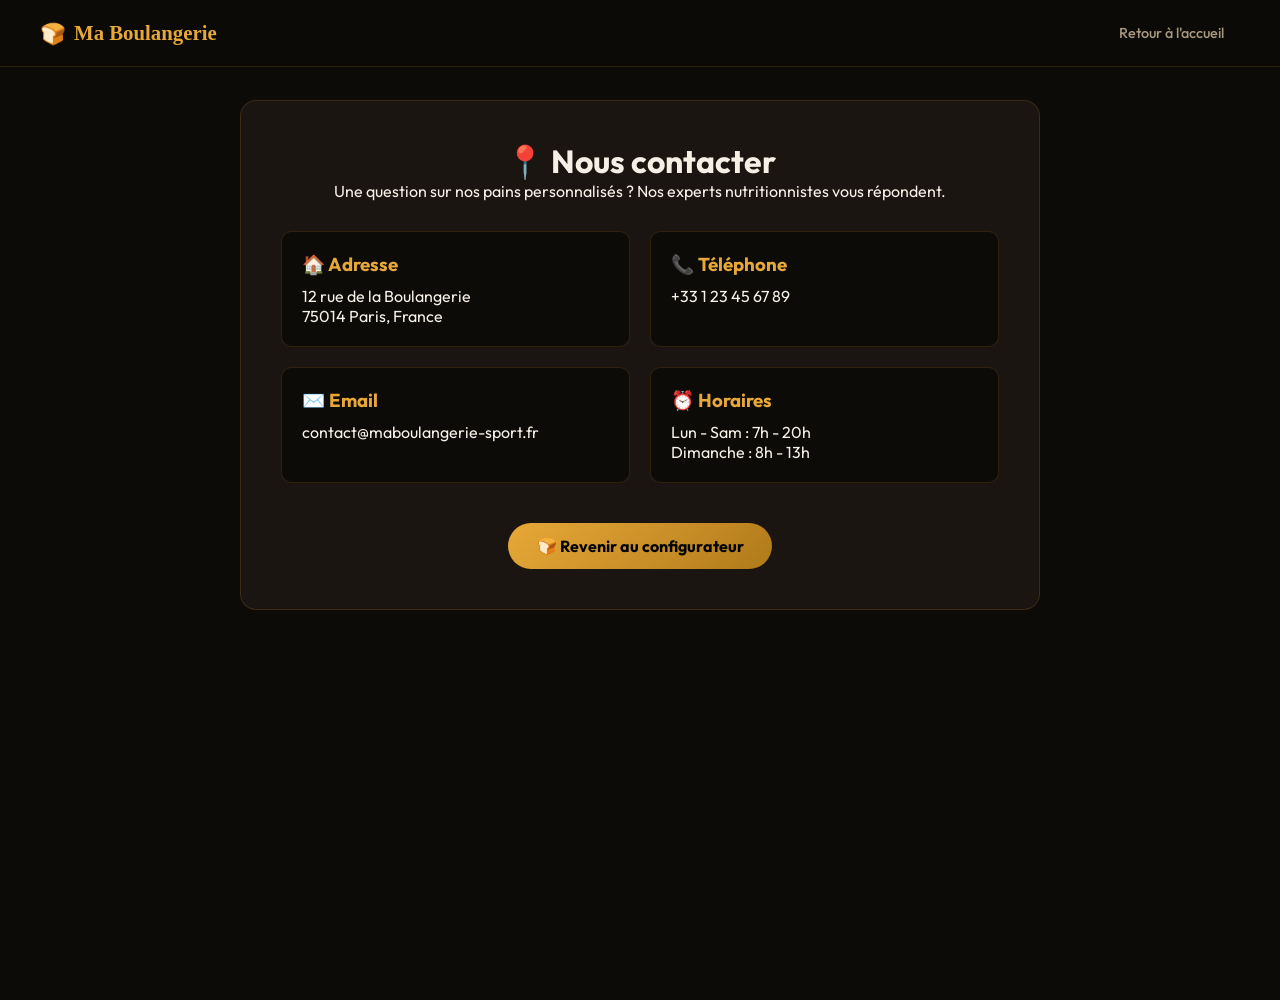
==== contact.html @ 8d526d6d "Add files via upload" ====
<!DOCTYPE html>
<html lang="fr">
<head>
  <meta charset="UTF-8" />
  <meta name="viewport" content="width=device-width, initial-scale=1.0" />
  <title>Contact — Ma Boulangerie Connectée</title>
  <link rel="preconnect" href="https://fonts.googleapis.com" />
  <link href="https://fonts.googleapis.com/css2?family=Outfit:wght@300;400;500;600;700;800&display=swap" rel="stylesheet" />
  <link rel="stylesheet" href="style.css" />
  <style>
    .contact-container {
      max-width: 800px;
      margin: 100px auto;
      padding: 40px;
      background: var(--bg-card);
      border: 1px solid var(--border);
      border-radius: var(--radius);
      text-align: center;
    }
    .contact-info {
      display: grid;
      grid-template-columns: 1fr 1fr;
      gap: 20px;
      margin-top: 30px;
      text-align: left;
    }
    .info-card {
      padding: 20px;
      background: var(--bg-dark);
      border-radius: var(--radius-sm);
      border: 1px solid var(--border);
    }
    .info-card h3 { color: var(--accent); margin-bottom: 10px; }
  </style>
</head>
<body>

  <nav class="navbar">
    <div class="nav-logo" onclick="window.location.href='index.html'">🍞 <span>Ma Boulangerie</span></div>
    <div class="nav-links">
      <a href="index.html" class="nav-link">Retour à l'accueil</a>
    </div>
  </nav>

  <div class="contact-container">
    <h1>📍 Nous contacter</h1>
    <p>Une question sur nos pains personnalisés ? Nos experts nutritionnistes vous répondent.</p>

    <div class="contact-info">
      <div class="info-card">
        <h3>🏠 Adresse</h3>
        <p>12 rue de la Boulangerie<br/>75014 Paris, France</p>
      </div>
      <div class="info-card">
        <h3>📞 Téléphone</h3>
        <p>+33 1 23 45 67 89</p>
      </div>
      <div class="info-card">
        <h3>✉️ Email</h3>
        <p>contact@maboulangerie-sport.fr</p>
      </div>
      <div class="info-card">
        <h3>⏰ Horaires</h3>
        <p>Lun - Sam : 7h - 20h<br/>Dimanche : 8h - 13h</p>
      </div>
    </div>

    <div style="margin-top: 40px;">
        <button class="btn-primary" onclick="window.location.href='index.html#configurateur'">🍞 Revenir au configurateur</button>
    </div>
  </div>

</body>
</html>
---- style.css ----
/* ========================================
   MA BOULANGERIE CONNECTÉE — PREMIUM CSS
   ======================================== */

:root {
  --bg-dark: #0d0b08;
  --bg-card: #1a1510;
  --bg-card2: #211c14;
  --accent: #e8a838;
  --accent-light: #f5c96a;
  --accent-dark: #b07a1a;
  --green: #4caf7d;
  --red: #e85c5c;
  --text-primary: #f5efe6;
  --text-secondary: #a89880;
  --text-muted: #6b5c48;
  --border: rgba(232, 168, 56, 0.15);
  --glass: rgba(255,255,255,0.04);
  --shadow: 0 8px 32px rgba(0,0,0,0.4);
  --radius: 16px;
  --radius-sm: 10px;
  --transition: all 0.3s cubic-bezier(0.4, 0, 0.2, 1);
}

body.light-mode {
  --bg-dark: #fcfaf7;
  --bg-card: #ffffff;
  --bg-card2: #f5f0e6;
  --accent: #b07a1a;
  --accent-light: #e8a838;
  --accent-dark: #7a5410;
  --text-primary: #2d2418;
  --text-secondary: #6b5c48;
  --text-muted: #a89880;
  --border: rgba(176, 122, 26, 0.1);
  --glass: rgba(176, 122, 26, 0.05);
  --shadow: 0 8px 24px rgba(45,36,24,0.1);
}

* { margin: 0; padding: 0; box-sizing: border-box; }

html { scroll-behavior: smooth; }

body {
  font-family: 'Outfit', sans-serif;
  background-color: var(--bg-dark);
  color: var(--text-primary);
  min-height: 100vh;
  overflow-x: hidden;
}

/* ==============================
   NAVIGATION
============================== */
.navbar {
  position: fixed;
  top: 0; left: 0; right: 0;
  z-index: 1000;
  display: flex;
  align-items: center;
  justify-content: space-between;
  padding: 1rem 2.5rem;
  background: rgba(13,11,8,0.85);
  backdrop-filter: blur(20px);
  border-bottom: 1px solid var(--border);
  transition: var(--transition);
}

.nav-logo {
  font-size: 1.3rem;
  font-weight: 700;
  color: var(--accent);
  display: flex;
  align-items: center;
  gap: 0.5rem;
  cursor: pointer;
}
.nav-logo span { font-family: 'Playfair Display', serif; }

.nav-links { display: flex; gap: 0.25rem; }

.nav-link {
  color: var(--text-secondary);
  text-decoration: none;
  padding: 0.5rem 1rem;
  border-radius: 8px;
  font-weight: 500;
  font-size: 0.9rem;
  transition: var(--transition);
}
.nav-link:hover, .nav-link.active {
  color: var(--text-primary);
  background: var(--glass);
}

.nav-cta {
  background: linear-gradient(135deg, var(--accent), var(--accent-dark));
  color: #000;
  border: none;
  padding: 0.6rem 1.4rem;
  border-radius: 50px;
  font-weight: 700;
  font-size: 0.9rem;
  cursor: pointer;
  transition: var(--transition);
}
.nav-cta:hover {
  transform: translateY(-2px);
  box-shadow: 0 8px 24px rgba(232,168,56,0.4);
}

.hamburger {
  display: none;
  background: none;
  border: none;
  color: var(--text-primary);
  font-size: 1.5rem;
  cursor: pointer;
}

.mobile-menu {
  display: none;
  position: fixed;
  top: 70px; left: 0; right: 0;
  z-index: 999;
  background: var(--bg-card);
  border-bottom: 1px solid var(--border);
  padding: 1rem;
  flex-direction: column;
  gap: 0.5rem;
}
.mobile-menu a {
  color: var(--text-primary);
  text-decoration: none;
  padding: 0.75rem 1rem;
  border-radius: 8px;
  font-weight: 500;
  transition: var(--transition);
}
.mobile-menu a:hover { background: var(--glass); }
.mobile-menu.open { display: flex; }

/* ==============================
   PAGE SYSTEM
============================== */
.page { 
  display: none; 
  padding-top: 72px;
  opacity: 0;
  transform: translateY(10px);
  transition: opacity 0.4s ease, transform 0.4s ease;
}

.page.active { 
  display: block; 
  opacity: 1;
  transform: translateY(0);
}

.theme-toggle {
  background: var(--glass);
  border: 1px solid var(--border);
  color: var(--text-primary);
  width: 40px; height: 40px;
  border-radius: 50%;
  display: flex;
  align-items: center;
  justify-content: center;
  cursor: pointer;
  font-size: 1.1rem;
  transition: var(--transition);
  margin-right: 0.5rem;
}
.theme-toggle:hover {
  background: var(--border);
  transform: rotate(15deg);
}

/* ==============================
   BUTTONS
============================== */
.btn-primary {
  background: linear-gradient(135deg, var(--accent), var(--accent-dark));
  color: #000;
  border: none;
  padding: 0.8rem 1.8rem;
  border-radius: 50px;
  font-weight: 700;
  font-size: 1rem;
  font-family: 'Outfit', sans-serif;
  cursor: pointer;
  transition: var(--transition);
  display: inline-flex;
  align-items: center;
  gap: 0.5rem;
}
.btn-primary:hover {
  transform: translateY(-3px);
  box-shadow: 0 12px 32px rgba(232,168,56,0.45);
}
.btn-primary.large { padding: 1rem 2.5rem; font-size: 1.1rem; }
.btn-primary.full-width { width: 100%; justify-content: center; }

.btn-secondary {
  background: transparent;
  color: var(--text-secondary);
  border: 1px solid var(--border);
  padding: 0.8rem 1.8rem;
  border-radius: 50px;
  font-weight: 600;
  font-size: 1rem;
  font-family: 'Outfit', sans-serif;
  cursor: pointer;
  transition: var(--transition);
}
.btn-secondary:hover {
  color: var(--text-primary);
  border-color: var(--accent);
  background: rgba(232,168,56,0.05);
}

/* ==============================
   HERO
============================== */
.hero {
  min-height: calc(100vh - 72px);
  display: flex;
  align-items: center;
  justify-content: space-between;
  padding: 4rem 4rem 2rem;
  position: relative;
  overflow: hidden;
}

.hero::before {
  content: '';
  position: absolute;
  top: -50%; left: -20%;
  width: 80%; height: 200%;
  background: radial-gradient(ellipse, rgba(232,168,56,0.06) 0%, transparent 70%);
  pointer-events: none;
}

.hero-content { max-width: 600px; z-index: 1; }

.hero-badge {
  display: inline-flex;
  align-items: center;
  gap: 0.5rem;
  background: rgba(232,168,56,0.1);
  border: 1px solid rgba(232,168,56,0.25);
  color: var(--accent);
  padding: 0.4rem 1rem;
  border-radius: 50px;
  font-size: 0.85rem;
  font-weight: 600;
  margin-bottom: 1.5rem;
  animation: fadeInDown 0.6s ease;
}

.hero-title {
  font-family: 'Playfair Display', serif;
  font-size: clamp(2.5rem, 5vw, 4rem);
  font-weight: 700;
  line-height: 1.1;
  margin-bottom: 1.25rem;
  animation: fadeInDown 0.7s ease;
}

.gradient-text {
  background: linear-gradient(135deg, var(--accent), var(--accent-light));
  -webkit-background-clip: text;
  -webkit-text-fill-color: transparent;
  background-clip: text;
}

.hero-subtitle {
  color: var(--text-secondary);
  font-size: 1.1rem;
  line-height: 1.7;
  margin-bottom: 2rem;
  animation: fadeInDown 0.8s ease;
}

.hero-actions {
  display: flex;
  gap: 1rem;
  flex-wrap: wrap;
  margin-bottom: 3rem;
  animation: fadeInDown 0.9s ease;
}

.hero-stats {
  display: flex;
  gap: 2.5rem;
  animation: fadeInDown 1s ease;
}
.stat { display: flex; flex-direction: column; }
.stat-num {
  font-size: 1.8rem;
  font-weight: 800;
  color: var(--accent);
  line-height: 1;
}
.stat-label {
  font-size: 0.8rem;
  color: var(--text-muted);
  font-weight: 500;
}

.hero-image-container {
  position: relative;
  width: 400px;
  height: 400px;
  flex-shrink: 0;
  display: flex;
  align-items: center;
  justify-content: center;
}

.hero-image-glow {
  position: absolute;
  width: 300px; height: 300px;
  background: radial-gradient(circle, rgba(232,168,56,0.2), transparent 70%);
  border-radius: 50%;
  animation: pulse 3s ease-in-out infinite;
}

.bread-emoji-hero {
  font-size: 10rem;
  filter: drop-shadow(0 20px 40px rgba(232,168,56,0.3));
  animation: float 4s ease-in-out infinite;
  z-index: 1;
}

.floating-badge {
  position: absolute;
  background: var(--bg-card);
  border: 1px solid var(--border);
  color: var(--text-primary);
  padding: 0.5rem 1rem;
  border-radius: 50px;
  font-size: 0.8rem;
  font-weight: 600;
  white-space: nowrap;
  box-shadow: var(--shadow);
  backdrop-filter: blur(10px);
}
.badge-1 { top: 60px; right: -20px; animation: float 4s ease-in-out infinite 0.5s; }
.badge-2 { bottom: 80px; right: -30px; animation: float 4s ease-in-out infinite 1s; }
.badge-3 { bottom: 140px; left: -10px; animation: float 4s ease-in-out infinite 1.5s; }

/* ==============================
   FEATURES
============================== */
.features {
  padding: 5rem 4rem;
  background: var(--bg-card);
}

.section-title {
  font-family: 'Playfair Display', serif;
  font-size: clamp(1.8rem, 3vw, 2.5rem);
  text-align: center;
  margin-bottom: 3rem;
}

.features-grid {
  display: grid;
  grid-template-columns: repeat(auto-fit, minmax(240px, 1fr));
  gap: 1.5rem;
  max-width: 1100px;
  margin: 0 auto;
}

.feature-card {
  background: var(--bg-card2);
  border: 1px solid var(--border);
  border-radius: var(--radius);
  padding: 2rem;
  transition: var(--transition);
  position: relative;
  overflow: hidden;
}
.feature-card:hover {
  transform: translateY(-6px);
  border-color: var(--accent);
  box-shadow: 0 16px 40px rgba(232,168,56,0.15);
}
.feature-card::after {
  content: '';
  position: absolute;
  top: 0; right: 0;
  width: 100px; height: 100px;
  background: radial-gradient(circle, rgba(232,168,56,0.05) 0%, transparent 70%);
  pointer-events: none;
}

.feature-icon { font-size: 2.5rem; margin-bottom: 1rem; }
.feature-card h3 {
  font-size: 1.1rem;
  font-weight: 700;
  margin-bottom: 0.5rem;
  color: var(--text-primary);
}
.feature-card p { color: var(--text-secondary); font-size: 0.9rem; line-height: 1.6; }

/* ==============================
   HOW IT WORKS
============================== */
.how-it-works {
  padding: 5rem 4rem;
}

.steps {
  display: flex;
  align-items: center;
  justify-content: center;
  gap: 1rem;
  max-width: 900px;
  margin: 0 auto 3rem;
  flex-wrap: wrap;
}

.step {
  display: flex;
  align-items: center;
  gap: 1rem;
  background: var(--bg-card);
  border: 1px solid var(--border);
  border-radius: var(--radius);
  padding: 1.5rem 2rem;
  flex: 1;
  min-width: 200px;
}

.step-num {
  width: 44px; height: 44px;
  background: linear-gradient(135deg, var(--accent), var(--accent-dark));
  color: #000;
  font-weight: 800;
  font-size: 1.2rem;
  border-radius: 50%;
  display: flex;
  align-items: center;
  justify-content: center;
  flex-shrink: 0;
}

.step-content h3 { font-size: 0.95rem; font-weight: 700; margin-bottom: 0.25rem; }
.step-content p { font-size: 0.8rem; color: var(--text-secondary); line-height: 1.5; }

.step-arrow {
  color: var(--accent);
  font-size: 1.5rem;
  font-weight: 300;
  flex-shrink: 0;
}

.cta-center { text-align: center; }

/* ==============================
   CONFIGURATEUR
============================== */
.configurateur-layout {
  display: grid;
  grid-template-columns: 1fr 380px;
  gap: 2rem;
  padding: 2rem 2.5rem;
  max-width: 1300px;
  margin: 0 auto;
  min-height: calc(100vh - 72px);
}

.config-header {
  margin-bottom: 2rem;
}
.config-header h1 {
  font-family: 'Playfair Display', serif;
  font-size: 2rem;
  margin-bottom: 0.25rem;
}
.config-header p { color: var(--text-secondary); }

.config-section {
  margin-bottom: 2rem;
  padding-bottom: 2rem;
  border-bottom: 1px solid var(--border);
}

.config-section-title {
  font-size: 1rem;
  font-weight: 700;
  margin-bottom: 1rem;
  display: flex;
  align-items: center;
  gap: 0.75rem;
}

.step-badge {
  width: 26px; height: 26px;
  background: linear-gradient(135deg, var(--accent), var(--accent-dark));
  color: #000;
  border-radius: 50%;
  font-size: 0.8rem;
  font-weight: 800;
  display: inline-flex;
  align-items: center;
  justify-content: center;
  flex-shrink: 0;
}

.config-hint { color: var(--text-muted); font-size: 0.85rem; margin-bottom: 0.75rem; }

/* Option Cards */
.option-grid {
  display: grid;
  grid-template-columns: repeat(auto-fill, minmax(120px, 1fr));
  gap: 0.75rem;
}

.option-card {
  background: var(--bg-card);
  border: 1.5px solid var(--border);
  border-radius: var(--radius-sm);
  padding: 1rem 0.75rem;
  text-align: center;
  cursor: pointer;
  transition: var(--transition);
}
.option-card:hover {
  border-color: rgba(232,168,56,0.4);
  background: var(--bg-card2);
}
.option-card.selected {
  border-color: var(--accent);
  background: rgba(232,168,56,0.12);
  box-shadow: 0 0 20px rgba(232,168,56,0.15);
  transform: scale(1.05);
}
.option-icon { font-size: 1.8rem; margin-bottom: 0.4rem; }
.option-name { font-size: 0.8rem; font-weight: 700; color: var(--text-primary); }
.option-desc { font-size: 0.7rem; color: var(--text-muted); margin-top: 0.2rem; }

/* Ingredient Cards */
.ingredient-grid {
  display: grid;
  grid-template-columns: repeat(auto-fill, minmax(180px, 1fr));
  gap: 0.6rem;
}

.ingredient-card {
  display: flex;
  align-items: center;
  gap: 0.75rem;
  background: var(--bg-card);
  border: 1.5px solid var(--border);
  border-radius: var(--radius-sm);
  padding: 0.75rem 1rem;
  cursor: pointer;
  transition: var(--transition);
}
.ingredient-card:hover {
  border-color: rgba(232,168,56,0.4);
}
.ingredient-card.selected {
  border-color: var(--green);
  background: rgba(76,175,125,0.08);
}
.ingredient-card.disabled {
  opacity: 0.4;
  cursor: not-allowed;
}
.ing-icon { font-size: 1.2rem; flex-shrink: 0; }
.ing-name { font-size: 0.8rem; font-weight: 600; flex: 1; }
.ing-macro { font-size: 0.7rem; color: var(--text-muted); white-space: nowrap; }

/* Size Cards */
.size-options {
  display: flex;
  gap: 1rem;
  flex-wrap: wrap;
}

.size-card {
  flex: 1;
  min-width: 100px;
  background: var(--bg-card);
  border: 1.5px solid var(--border);
  border-radius: var(--radius-sm);
  padding: 1.25rem 1rem;
  text-align: center;
  cursor: pointer;
  transition: var(--transition);
  position: relative;
}
.size-card:hover { border-color: rgba(232,168,56,0.4); }
.size-card.selected {
  border-color: var(--accent);
  background: rgba(232,168,56,0.08);
}
.size-label { font-size: 1.5rem; font-weight: 800; color: var(--accent); }
.size-weight { font-size: 0.8rem; color: var(--text-secondary); margin: 0.25rem 0; }
.size-price { font-size: 1rem; font-weight: 700; color: var(--text-primary); }
.size-popular {
  position: absolute;
  top: -10px; left: 50%;
  transform: translateX(-50%);
  background: var(--accent);
  color: #000;
  font-size: 0.65rem;
  font-weight: 700;
  padding: 0.2rem 0.6rem;
  border-radius: 50px;
  white-space: nowrap;
}

/* Allergen Box */
.allergen-box {
  background: rgba(232,92,92,0.1);
  border: 1px solid rgba(232,92,92,0.3);
  border-radius: var(--radius-sm);
  padding: 1rem 1.25rem;
  margin-bottom: 1.5rem;
  display: none;
}
.allergen-box.visible { display: block; }
.allergen-title { font-weight: 700; color: var(--red); margin-bottom: 0.5rem; }
.allergen-list { color: var(--text-secondary); font-size: 0.85rem; }

/* Recipe Name Input */
.recipe-name-input {
  width: 100%;
  background: var(--bg-card);
  border: 1.5px solid var(--border);
  color: var(--text-primary);
  padding: 0.75rem 1rem;
  border-radius: var(--radius-sm);
  font-family: 'Outfit', sans-serif;
  font-size: 0.95rem;
  transition: var(--transition);
  outline: none;
}
.recipe-name-input:focus { border-color: var(--accent); }
.recipe-name-input::placeholder { color: var(--text-muted); }

/* ==============================
   PREVIEW PANEL
============================== */
.preview-panel { position: relative; }
.preview-sticky {
  position: sticky;
  top: 90px;
}

.preview-card {
  background: var(--glass);
  backdrop-filter: blur(20px);
  border: 1px solid var(--border);
  border-radius: var(--radius);
  overflow: hidden;
  box-shadow: var(--shadow);
}

.preview-bread {
  background: linear-gradient(135deg, #1a1510, #221c12);
  padding: 2rem;
  text-align: center;
  border-bottom: 1px solid var(--border);
}

.bread-visual {
  font-size: 5rem;
  display: block;
  margin-bottom: 0.5rem;
  filter: drop-shadow(0 8px 16px rgba(232,168,56,0.3));
  transition: transform 0.3s ease;
}

.bread-name {
  font-size: 0.85rem;
  color: var(--text-muted);
  font-style: italic;
}

.macros-section {
  padding: 1.25rem;
  border-bottom: 1px solid var(--border);
}
.macros-section h4 {
  font-size: 0.85rem;
  font-weight: 700;
  margin-bottom: 1rem;
  color: var(--text-secondary);
}
.macros-section small { font-weight: 400; color: var(--text-muted); }

.macro-item { margin-bottom: 0.8rem; }
.macro-label-row {
  display: flex;
  justify-content: space-between;
  font-size: 0.82rem;
  margin-bottom: 0.3rem;
  color: var(--text-secondary);
}
.macro-val { font-weight: 700; color: var(--text-primary); }

.macro-bar-bg {
  background: rgba(255,255,255,0.06);
  border-radius: 4px;
  height: 6px;
  overflow: hidden;
}
.macro-bar {
  height: 100%;
  border-radius: 4px;
  transition: width 0.6s cubic-bezier(0.4,0,0.2,1);
}
.cal-bar { background: linear-gradient(90deg, #e8a838, #f5c96a); }
.prot-bar { background: linear-gradient(90deg, #4caf7d, #7dd5a5); }
.gluc-bar { background: linear-gradient(90deg, #5b8af0, #89aef8); }
.lip-bar { background: linear-gradient(90deg, #a078e8, #c5a8f5); }
.fib-bar { background: linear-gradient(90deg, #4caf7d, #aad5bb); }

.price-summary { padding: 1.25rem; }

.summary-row {
  display: flex;
  justify-content: space-between;
  align-items: center;
  padding: 0.35rem 0;
  font-size: 0.85rem;
  color: var(--text-secondary);
}
.summary-row span:last-child {
  color: var(--text-primary);
  font-weight: 600;
  text-align: right;
  max-width: 55%;
  word-break: break-word;
}
.summary-divider {
  border: none;
  border-top: 1px solid var(--border);
  margin: 0.75rem 0;
}
.price-row { font-size: 1rem !important; }
.price-total {
  font-size: 1.4rem !important;
  font-weight: 800 !important;
  color: var(--accent) !important;
}

/* ==============================
   COMMANDE (CHECKOUT)
============================== */
.commande-container {
  max-width: 1100px;
  margin: 0 auto;
  padding: 2rem 2.5rem;
}
.commande-header { margin-bottom: 2rem; }
.commande-header h1 {
  font-family: 'Playfair Display', serif;
  font-size: 2rem;
  margin-top: 0.5rem;
}

.back-btn {
  background: none;
  border: none;
  color: var(--text-secondary);
  font-family: 'Outfit', sans-serif;
  font-size: 0.9rem;
  cursor: pointer;
  transition: var(--transition);
  padding: 0;
}
.back-btn:hover { color: var(--accent); }

.commande-layout {
  display: grid;
  grid-template-columns: 1fr 340px;
  gap: 2rem;
}

.form-panel, .order-summary-panel { display: flex; flex-direction: column; gap: 1.5rem; }

.form-section {
  background: var(--bg-card);
  border: 1px solid var(--border);
  border-radius: var(--radius);
  padding: 1.75rem;
}
.form-section h3 {
  font-size: 1.05rem;
  font-weight: 700;
  margin-bottom: 1.25rem;
  padding-bottom: 0.75rem;
  border-bottom: 1px solid var(--border);
}

.form-row {
  display: grid;
  grid-template-columns: 1fr 1fr;
  gap: 1rem;
}

.form-group {
  display: flex;
  flex-direction: column;
  gap: 0.4rem;
  margin-bottom: 1rem;
}
.form-group:last-child { margin-bottom: 0; }

.form-group label {
  font-size: 0.85rem;
  font-weight: 600;
  color: var(--text-secondary);
}

.form-group input,
.form-group select {
  background: var(--bg-dark);
  border: 1.5px solid var(--border);
  color: var(--text-primary);
  padding: 0.75rem 1rem;
  border-radius: var(--radius-sm);
  font-family: 'Outfit', sans-serif;
  font-size: 0.95rem;
  transition: var(--transition);
  outline: none;
}
.form-group input:focus,
.form-group select:focus { border-color: var(--accent); }
.form-group input.error { border-color: var(--red); }
.form-group input::placeholder { color: var(--text-muted); }

.form-group select option { background: var(--bg-card); }

.field-error {
  color: var(--red);
  font-size: 0.78rem;
  min-height: 1rem;
}

/* Delivery Options */
.delivery-options { display: flex; flex-direction: column; gap: 0.75rem; margin-bottom: 1rem; }

.delivery-card {
  display: flex;
  align-items: center;
  gap: 1rem;
  background: var(--bg-dark);
  border: 1.5px solid var(--border);
  border-radius: var(--radius-sm);
  padding: 1rem 1.25rem;
  cursor: pointer;
  transition: var(--transition);
}
.delivery-card:hover { border-color: rgba(232,168,56,0.4); }
.delivery-card.selected {
  border-color: var(--accent);
  background: rgba(232,168,56,0.06);
}
.delivery-icon { font-size: 1.5rem; }
.delivery-info { flex: 1; }
.delivery-info strong { display: block; font-size: 0.9rem; font-weight: 700; }
.delivery-info span { font-size: 0.8rem; color: var(--text-muted); }
.delivery-check {
  color: var(--accent);
  font-size: 1.1rem;
  opacity: 0;
  transition: var(--transition);
}
.delivery-card.selected .delivery-check { opacity: 1; }

/* Payment */
.payment-methods {
  display: flex;
  gap: 0.75rem;
  margin-bottom: 1.25rem;
  flex-wrap: wrap;
}

.pay-method {
  flex: 1;
  min-width: 120px;
  background: var(--bg-dark);
  border: 1.5px solid var(--border);
  border-radius: var(--radius-sm);
  padding: 0.75rem;
  text-align: center;
  font-size: 0.85rem;
  font-weight: 600;
  cursor: pointer;
  transition: var(--transition);
}
.pay-method:hover { border-color: rgba(232,168,56,0.4); }
.pay-method.selected {
  border-color: var(--accent);
  color: var(--accent);
  background: rgba(232,168,56,0.06);
}

.card-fields { display: flex; flex-direction: column; gap: 0.5rem; }

.secure-badge {
  text-align: center;
  font-size: 0.78rem;
  color: var(--text-muted);
  margin-top: 0.75rem;
}

/* Order Summary */
.order-summary-card {
  background: var(--bg-card);
  border: 1px solid var(--border);
  border-radius: var(--radius);
  padding: 1.75rem;
  position: sticky;
  top: 90px;
}
.order-summary-card h3 {
  font-size: 1.05rem;
  font-weight: 700;
  margin-bottom: 1.25rem;
  padding-bottom: 0.75rem;
  border-bottom: 1px solid var(--border);
}

/* ==============================
   CONFIRMATION
============================== */
.confirmation-container {
  display: flex;
  justify-content: center;
  align-items: flex-start;
  padding: 3rem 2rem;
  min-height: calc(100vh - 72px);
}

.confirmation-card {
  background: var(--bg-card);
  border: 1px solid var(--border);
  border-radius: var(--radius);
  padding: 3rem;
  max-width: 580px;
  width: 100%;
  text-align: center;
}

.conf-icon {
  font-size: 4rem;
  margin-bottom: 1rem;
  animation: bounceIn 0.8s ease;
}
.confirmation-card h1 {
  font-family: 'Playfair Display', serif;
  font-size: 2rem;
  margin-bottom: 0.75rem;
}
.conf-subtitle { color: var(--text-secondary); font-size: 0.95rem; line-height: 1.6; margin-bottom: 1.5rem; }

.order-number-badge {
  display: inline-block;
  background: rgba(232,168,56,0.1);
  border: 1px solid rgba(232,168,56,0.3);
  color: var(--accent);
  padding: 0.5rem 1.5rem;
  border-radius: 50px;
  font-weight: 700;
  font-size: 0.9rem;
  margin-bottom: 1.5rem;
}

.conf-details {
  background: var(--bg-card2);
  border-radius: var(--radius-sm);
  padding: 1rem 1.25rem;
  text-align: left;
  margin-bottom: 1.5rem;
}

.qr-code-section { margin: 1.5rem 0; }

.qr-placeholder {
  display: inline-block;
  background: white;
  border-radius: var(--radius-sm);
  padding: 1.5rem;
  margin-bottom: 0.75rem;
}

.qr-inner { text-align: center; }

.qr-grid {
  width: 120px; height: 120px;
  background:
    repeating-linear-gradient(0deg, #000 0px, #000 8px, #fff 8px, #fff 16px),
    repeating-linear-gradient(90deg, #000 0px, #000 8px, #fff 8px, #fff 16px);
  background-blend-mode: xor;
  margin: 0 auto 0.5rem;
}

.qr-inner p { color: #333; font-size: 0.75rem; font-weight: 600; }
.qr-num { color: #666 !important; font-size: 0.65rem !important; margin-top: 0.25rem; }
.qr-hint { color: var(--text-muted); font-size: 0.8rem; }

.conf-actions {
  display: flex;
  gap: 1rem;
  justify-content: center;
  flex-wrap: wrap;
  margin-bottom: 1.5rem;
}

.resend-email {
  font-size: 0.85rem;
  color: var(--text-muted);
  margin-bottom: 1.5rem;
}
.resend-email a { color: var(--accent); text-decoration: none; }
.resend-email a:hover { text-decoration: underline; }

.rating-section { border-top: 1px solid var(--border); padding-top: 1.25rem; }
.rating-section p { color: var(--text-secondary); font-size: 0.9rem; margin-bottom: 0.5rem; }

.stars span {
  font-size: 2rem;
  cursor: pointer;
  color: #555;
  transition: var(--transition);
}
.stars span:hover, .stars span.active { color: var(--accent); }

/* ==============================
   MES COMMANDES
============================== */
.commandes-container {
  max-width: 1100px;
  margin: 0 auto;
  padding: 2.5rem;
}
.commandes-container h1 {
  font-family: 'Playfair Display', serif;
  font-size: 2rem;
  margin-bottom: 0.5rem;
}
.commandes-subtitle { color: var(--text-secondary); margin-bottom: 2rem; }

.commandes-layout {
  display: grid;
  grid-template-columns: 1fr 1fr;
  gap: 2rem;
}

.commandes-section h2 {
  font-size: 1.1rem;
  font-weight: 700;
  margin-bottom: 1rem;
  padding-bottom: 0.75rem;
  border-bottom: 1px solid var(--border);
}

.history-list { display: flex; flex-direction: column; gap: 1rem; }

.history-item {
  background: var(--bg-card);
  border: 1px solid var(--border);
  border-radius: var(--radius);
  padding: 1.25rem;
  display: flex;
  align-items: center;
  gap: 1rem;
  transition: var(--transition);
}
.history-item:hover { border-color: rgba(232,168,56,0.3); }

.history-icon { font-size: 2rem; }
.history-info { flex: 1; }
.history-info strong { display: block; font-size: 0.95rem; font-weight: 700; }
.history-info span { font-size: 0.8rem; color: var(--text-muted); }
.history-price { font-weight: 700; color: var(--accent); }

.history-reorder {
  background: none;
  border: 1px solid var(--border);
  color: var(--text-secondary);
  padding: 0.4rem 0.8rem;
  border-radius: 50px;
  font-family: 'Outfit', sans-serif;
  font-size: 0.75rem;
  cursor: pointer;
  transition: var(--transition);
}
.history-reorder:hover { border-color: var(--accent); color: var(--accent); }

.empty-state {
  text-align: center;
  padding: 3rem 2rem;
  color: var(--text-muted);
}
.empty-icon { font-size: 3rem; margin-bottom: 1rem; display: block; }
.empty-state p { margin-bottom: 1.25rem; }

/* ==============================
   MODALS & TOASTS
============================== */
.modal-overlay {
  position: fixed;
  inset: 0;
  background: rgba(0,0,0,0.7);
  z-index: 2000;
  display: flex;
  align-items: center;
  justify-content: center;
  backdrop-filter: blur(4px);
}

.modal {
  background: var(--bg-card);
  border: 1px solid var(--border);
  border-radius: var(--radius);
  padding: 2rem;
  max-width: 400px;
  width: 90%;
}
.modal h3 { font-size: 1.2rem; font-weight: 700; margin-bottom: 0.5rem; }
.modal p { color: var(--text-secondary); font-size: 0.9rem; margin-bottom: 1rem; }
.modal input {
  width: 100%;
  background: var(--bg-dark);
  border: 1.5px solid var(--border);
  color: var(--text-primary);
  padding: 0.75rem 1rem;
  border-radius: var(--radius-sm);
  font-family: 'Outfit', sans-serif;
  font-size: 0.95rem;
  outline: none;
  margin-bottom: 1.25rem;
}
.modal input:focus { border-color: var(--accent); }
.modal-actions { display: flex; gap: 0.75rem; justify-content: flex-end; }

.toast {
  position: fixed;
  bottom: 2rem;
  left: 50%;
  transform: translateX(-50%) translateY(100px);
  background: var(--bg-card);
  border: 1px solid var(--border);
  border-left: 4px solid var(--accent);
  color: var(--text-primary);
  padding: 1rem 2rem;
  border-radius: var(--radius-sm);
  font-weight: 600;
  font-size: 0.9rem;
  z-index: 3000;
  transition: transform 0.4s cubic-bezier(0.4,0,0.2,1);
  white-space: nowrap;
}
.toast.show { transform: translateX(-50%) translateY(0); }

/* ==============================
   ANIMATIONS
============================== */
@keyframes float {
  0%, 100% { transform: translateY(0); }
  50% { transform: translateY(-12px); }
}

@keyframes pulse {
  0%, 100% { transform: scale(1); opacity: 0.5; }
  50% { transform: scale(1.15); opacity: 0.8; }
}

@keyframes fadeInDown {
  from { opacity: 0; transform: translateY(-20px); }
  to { opacity: 1; transform: translateY(0); }
}

@keyframes bounceIn {
  0% { transform: scale(0); opacity: 0; }
  60% { transform: scale(1.15); opacity: 1; }
  100% { transform: scale(1); }
}

/* ==============================
   RESPONSIVE
============================== */
@media (max-width: 1024px) {
  .hero { padding: 3rem 2rem 2rem; }
  .hero-image-container { width: 300px; height: 300px; }
  .bread-emoji-hero { font-size: 7rem; }

  .configurateur-layout { grid-template-columns: 1fr; }
  .preview-panel .preview-sticky { position: static; }

  .commande-layout { grid-template-columns: 1fr; }
  .order-summary-card { position: static; }

  .commandes-layout { grid-template-columns: 1fr; }
  .features { padding: 3rem 2rem; }
  .how-it-works { padding: 3rem 2rem; }
}

@media (max-width: 768px) {
  .navbar { padding: 1rem 1.25rem; }
  .nav-links, .nav-cta { display: none; }
  .hamburger { display: block; }

  .hero {
    flex-direction: column;
    text-align: center;
    padding: 2rem 1.5rem;
    gap: 2rem;
  }
  .hero-actions { justify-content: center; }
  .hero-stats { justify-content: center; }
  .hero-image-container {
    width: 250px; height: 250px;
  }
  .floating-badge { display: none; }

  .steps { flex-direction: column; }
  .step-arrow { transform: rotate(90deg); }

  .configurateur-layout { padding: 1.25rem; }
  .commande-container { padding: 1.25rem; }
  .commandes-container { padding: 1.25rem; }

  .form-row { grid-template-columns: 1fr; }
  .option-grid { grid-template-columns: repeat(3, 1fr); }
  .ingredient-grid { grid-template-columns: 1fr; }
  .payment-methods { flex-direction: column; }
}

/* ========================================
   ULTRA-PREMIUM UX ENHANCEMENTS
   ======================================== */

/* 1. Custom Cursor */
.custom-cursor {
  width: 20px;
  height: 20px;
  border: 2px solid var(--accent);
  border-radius: 50%;
  position: fixed;
  pointer-events: none;
  z-index: 9999;
  transition: transform 0.15s ease-out, background 0.2s ease, width 0.2s ease, height 0.2s ease;
  transform: translate(-50%, -50%);
  display: none; /* Hidden on mobile/initially */
}

@media (hover: hover) and (pointer: fine) {
  .custom-cursor { display: block; }
}

.custom-cursor.hover {
  width: 45px;
  height: 45px;
  background: rgba(232, 168, 56, 0.15);
  border-color: var(--accent-light);
  box-shadow: 0 0 15px rgba(232, 168, 56, 0.3);
}

/* 2. Premium Mesh Gradient Background */
.mesh-gradient {
  position: fixed;
  top: 0; left: 0; width: 100%; height: 100%;
  z-index: -2;
  background-color: var(--bg-dark);
  background-image: 
    radial-gradient(at 0% 0%, hsla(38, 80%, 45%, 0.08) 0, transparent 55%), 
    radial-gradient(at 100% 0%, hsla(38, 60%, 50%, 0.08) 0, transparent 55%),
    radial-gradient(at 100% 100%, hsla(38, 50%, 40%, 0.05) 0, transparent 50%),
    radial-gradient(at 0% 100%, hsla(38, 50%, 40%, 0.05) 0, transparent 50%);
  filter: blur(80px);
  pointer-events: none;
}

/* 3. Smooth Reveal Animations */
.reveal {
  opacity: 0;
  transform: translateY(40px);
  transition: opacity 1.2s cubic-bezier(0.2, 1, 0.3, 1), 
              transform 1.2s cubic-bezier(0.2, 1, 0.3, 1);
  will-change: transform, opacity;
}

.reveal.active {
  opacity: 1;
  transform: translateY(0);
}

/* 4. Enhancement: Glass Cards on Hover */
.feature-card:hover {
  background: var(--glass);
  backdrop-filter: blur(10px);
  box-shadow: 0 20px 40px rgba(0,0,0,0.3), 0 0 20px rgba(232,168,56,0.1);
}

/* 5. Hero Badge Pulse */
.hero-badge {
  box-shadow: 0 0 15px rgba(232,168,56,0.1);
  animation: badgeGlow 3s infinite;
}

@keyframes badgeGlow {
  0%, 100% { box-shadow: 0 0 15px rgba(232,168,56,0.1); }
  50% { box-shadow: 0 0 25px rgba(232,168,56,0.25); }
}
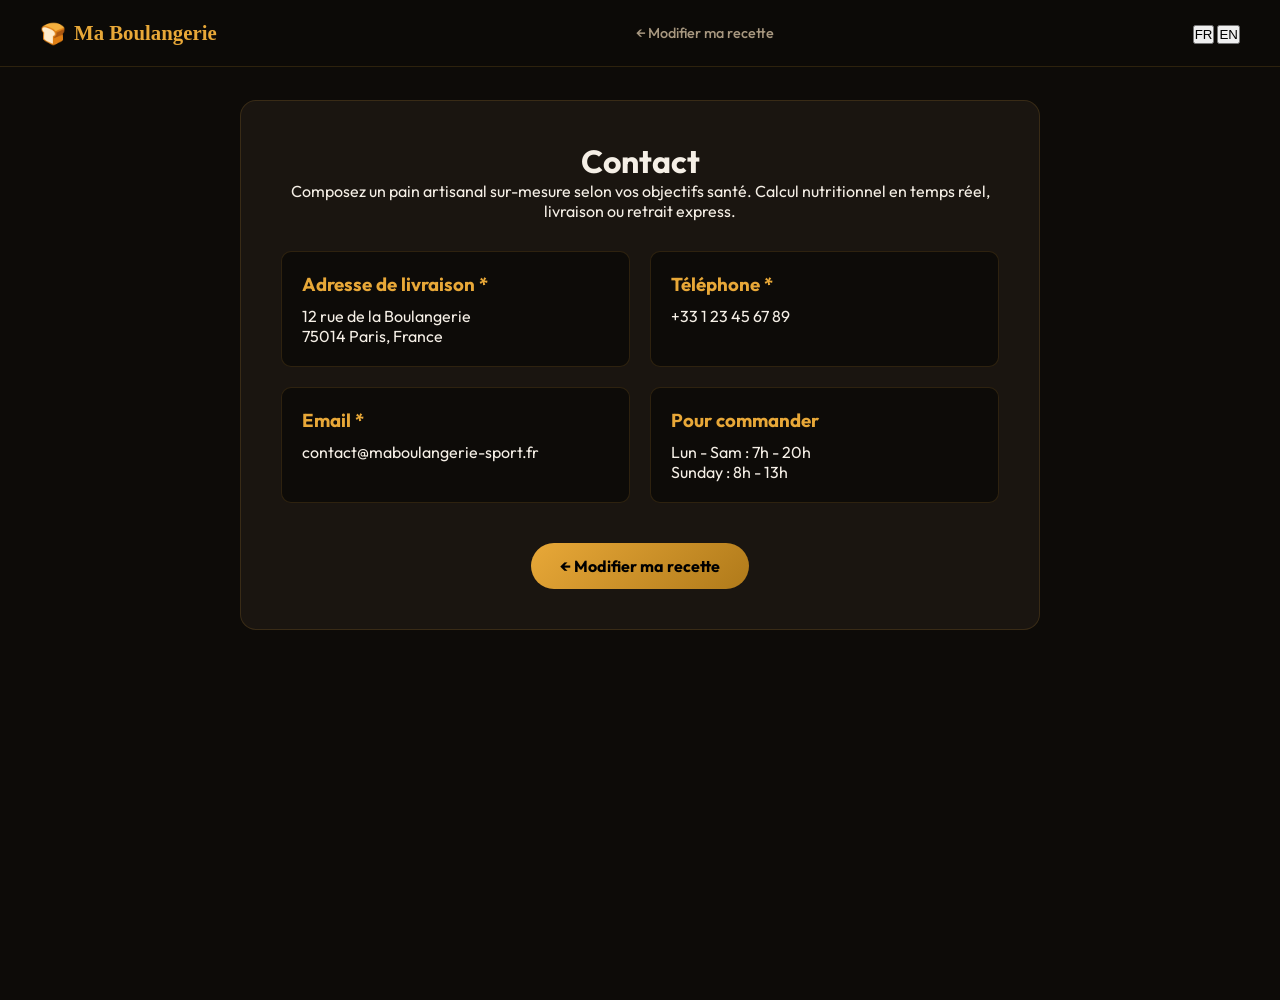
==== commit a8ecddde: "Add files via upload" ====
--- a/contact.html
+++ b/contact.html
@@ -38,37 +38,44 @@
   <nav class="navbar">
     <div class="nav-logo" onclick="window.location.href='index.html'">🍞 <span>Ma Boulangerie</span></div>
     <div class="nav-links">
-      <a href="index.html" class="nav-link">Retour à l'accueil</a>
+      <a href="index.html" class="nav-link" data-i18n="checkout_back_btn">Retour à l'accueil</a>
+    </div>
+    <div style="display:flex; align-items:center;">
+      <div class="lang-switcher">
+        <button class="lang-btn" data-lang="fr" onclick="changeLanguage('fr')">FR</button>
+        <button class="lang-btn" data-lang="en" onclick="changeLanguage('en')">EN</button>
+      </div>
     </div>
   </nav>
 
   <div class="contact-container">
-    <h1>📍 Nous contacter</h1>
-    <p>Une question sur nos pains personnalisés ? Nos experts nutritionnistes vous répondent.</p>
+    <h1 data-i18n="nav_contact">📍 Nous contacter</h1>
+    <p data-i18n="hero_subtitle">Une question sur nos pains personnalisés ? Nos experts nutritionnistes vous répondent.</p>
 
     <div class="contact-info">
       <div class="info-card">
-        <h3>🏠 Adresse</h3>
+        <h3 data-i18n="form_label_address">🏠 Adresse</h3>
         <p>12 rue de la Boulangerie<br/>75014 Paris, France</p>
       </div>
       <div class="info-card">
-        <h3>📞 Téléphone</h3>
+        <h3 data-i18n="form_label_phone">📞 Téléphone</h3>
         <p>+33 1 23 45 67 89</p>
       </div>
       <div class="info-card">
-        <h3>✉️ Email</h3>
+        <h3 data-i18n="form_label_email">✉️ Email</h3>
         <p>contact@maboulangerie-sport.fr</p>
       </div>
       <div class="info-card">
-        <h3>⏰ Horaires</h3>
-        <p>Lun - Sam : 7h - 20h<br/>Dimanche : 8h - 13h</p>
+        <h3 data-i18n="stat_order_time">⏰ Horaires</h3>
+        <p>Lun - Sam : 7h - 20h<br/>Sunday : 8h - 13h</p>
       </div>
     </div>
 
     <div style="margin-top: 40px;">
-        <button class="btn-primary" onclick="window.location.href='index.html#configurateur'">🍞 Revenir au configurateur</button>
+        <button class="btn-primary" onclick="window.location.href='index.html#configurateur'" data-i18n="checkout_back_btn">🍞 Revenir au configurateur</button>
     </div>
   </div>
 
+  <script src="app.js"></script>
 </body>
 </html>
